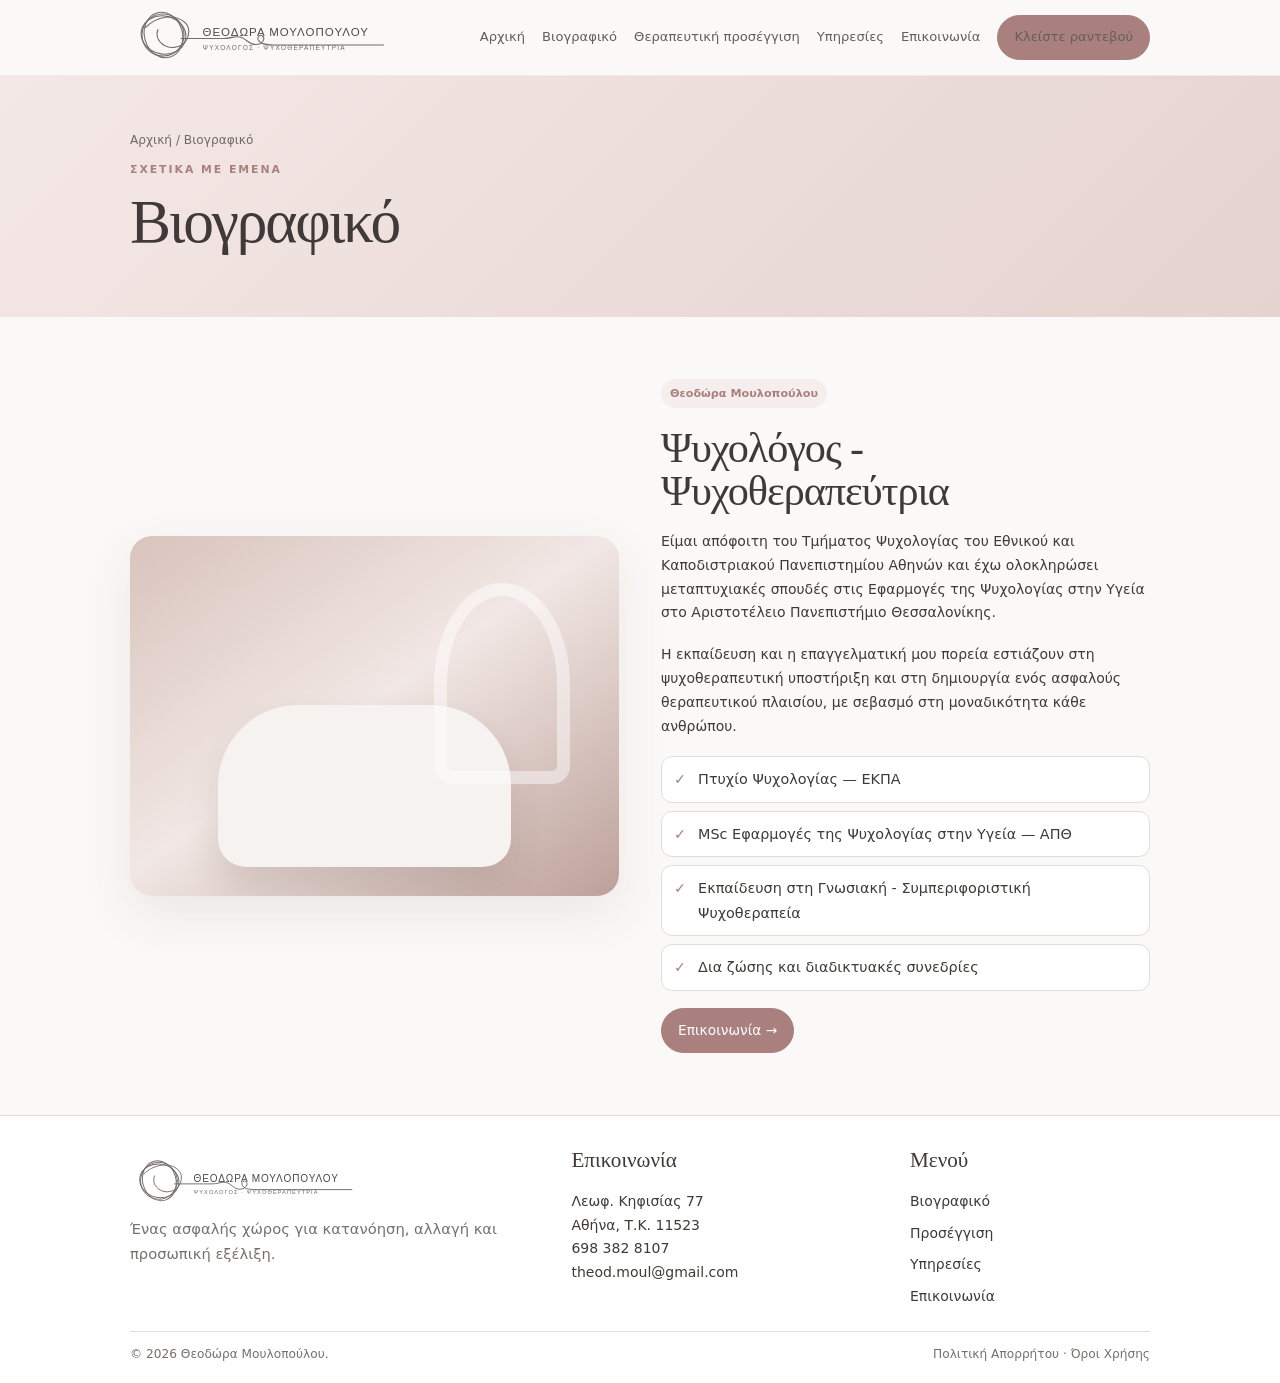
==== about.html @ 5b6113cf "Uploaded Site" ====
<!doctype html><html lang="el"><head><meta charset="utf-8"><meta name="viewport" content="width=device-width,initial-scale=1"><title>Βιογραφικό | Θεοδώρα Μουλοπούλου, Ψυχολόγος Αθήνα</title><link rel="stylesheet" href="style.css"><meta name="description" content="Βιογραφικό της Θεοδώρας Μουλοπούλου, Ψυχολόγου - Ψυχοθεραπεύτριας στην Αθήνα. Σπουδές Ψυχολογίας ΕΚΠΑ και MSc Εφαρμογές της Ψυχολογίας στην Υγεία.">
<meta name="robots" content="index, follow">
<link rel="canonical" href="https://www.theodmoul.com/about.html">
<meta property="og:type" content="website">
<meta property="og:locale" content="el_GR">
<meta property="og:site_name" content="Θεοδώρα Μουλοπούλου | Ψυχολόγος - Ψυχοθεραπεύτρια">
<meta property="og:title" content="Βιογραφικό | Θεοδώρα Μουλοπούλου, Ψυχολόγος Αθήνα">
<meta property="og:description" content="Βιογραφικό της Θεοδώρας Μουλοπούλου, Ψυχολόγου - Ψυχοθεραπεύτριας στην Αθήνα. Σπουδές Ψυχολογίας ΕΚΠΑ και MSc Εφαρμογές της Ψυχολογίας στην Υγεία.">
<meta property="og:url" content="https://www.theodmoul.com/about.html">
<meta name="twitter:card" content="summary">
<meta name="twitter:title" content="Βιογραφικό | Θεοδώρα Μουλοπούλου, Ψυχολόγος Αθήνα">
<meta name="twitter:description" content="Βιογραφικό της Θεοδώρας Μουλοπούλου, Ψυχολόγου - Ψυχοθεραπεύτριας στην Αθήνα. Σπουδές Ψυχολογίας ΕΚΠΑ και MSc Εφαρμογές της Ψυχολογίας στην Υγεία.">
<script type="application/ld+json">
{
  "@context": "https://schema.org",
  "@type": "Psychologist",
  "name": "Θεοδώρα Μουλοπούλου",
  "url": "https://www.theodmoul.com/",
  "telephone": "+306983828107",
  "email": "theod.moul@gmail.com",
  "address": {
    "@type": "PostalAddress",
    "streetAddress": "Λεωφ. Κηφισίας 77",
    "addressLocality": "Αθήνα",
    "postalCode": "11523",
    "addressCountry": "GR"
  }
}
</script></head><body>
<header class="header"><div class="container nav">
<a class="brand" href="index.html"><img src="assets/logo.svg" alt="Θεοδώρα Μουλοπούλου"></a>
<input class="menu-check" id="menu-check" type="checkbox">
<label class="menu-label" for="menu-check" aria-label="Μενού"><span></span><span></span><span></span></label>
<nav class="nav-links">
<a href="index.html">Αρχική</a>
<a href="about.html">Βιογραφικό</a>
<a href="approach.html">Θεραπευτική προσέγγιση</a>
<a href="services.html">Υπηρεσίες</a>
<a href="contact.html">Επικοινωνία</a>
<a class="btn" href="contact.html">Κλείστε ραντεβού</a>
</nav></div></header>

<section class="page-hero"><div class="container"><div class="crumb">Αρχική / Βιογραφικό</div><div class="eyebrow">Σχετικά με εμένα</div><h1>Βιογραφικό</h1></div></section>
<main class="section"><div class="container editorial">
<div class="visual-panel"></div>
<div><span class="tag">Θεοδώρα Μουλοπούλου</span><h2 style="margin-top:18px">Ψυχολόγος - Ψυχοθεραπεύτρια</h2>
<p>Είμαι απόφοιτη του Τμήματος Ψυχολογίας του Εθνικού και Καποδιστριακού Πανεπιστημίου Αθηνών και έχω ολοκληρώσει μεταπτυχιακές σπουδές στις Εφαρμογές της Ψυχολογίας στην Υγεία στο Αριστοτέλειο Πανεπιστήμιο Θεσσαλονίκης.</p>
<p>Η εκπαίδευση και η επαγγελματική μου πορεία εστιάζουν στη ψυχοθεραπευτική υποστήριξη και στη δημιουργία ενός ασφαλούς θεραπευτικού πλαισίου, με σεβασμό στη μοναδικότητα κάθε ανθρώπου.</p>
<div class="checks"><div class="check">Πτυχίο Ψυχολογίας — ΕΚΠΑ</div><div class="check">MSc Εφαρμογές της Ψυχολογίας στην Υγεία — ΑΠΘ</div><div class="check">Εκπαίδευση στη Γνωσιακή - Συμπεριφοριστική Ψυχοθεραπεία</div><div class="check">Δια ζώσης και διαδικτυακές συνεδρίες</div></div>
<a class="btn" href="contact.html">Επικοινωνία →</a></div></div></main>
<footer><div class="container">
<div class="footer-grid">
<div><img class="footer-logo" src="assets/logo.svg" alt=""><p class="kicker">Ένας ασφαλής χώρος για κατανόηση, αλλαγή και προσωπική εξέλιξη.</p></div>
<div><h3>Επικοινωνία</h3><p>Λεωφ. Κηφισίας 77<br>Αθήνα, Τ.Κ. 11523<br>698 382 8107<br>theod.moul@gmail.com</p></div>
<div><h3>Μενού</h3><div class="footer-links"><a href="about.html">Βιογραφικό</a><a href="approach.html">Προσέγγιση</a><a href="services.html">Υπηρεσίες</a><a href="contact.html">Επικοινωνία</a></div></div>
</div>
<div class="footer-bottom"><span>© <span data-year></span> Θεοδώρα Μουλοπούλου.</span><span>Πολιτική Απορρήτου · Όροι Χρήσης</span></div>
</div></footer><script src="script.js"></script>
</body></html>
---- style.css ----
:root{
  --rose:#c5aaa7;--rose-dark:#a9807d;--rose-soft:#eadbd8;--rose-pale:#f6eeec;
  --cream:#fbf9f7;--white:#fff;--ink:#3f3a38;--muted:#77706d;--line:#e4ddda;
  --soft-gray:#f3f2f0;--max:1180px;--radius:28px;--shadow:0 18px 50px rgba(86,64,59,.10)
}
*{box-sizing:border-box} html{scroll-behavior:smooth}
body{margin:0;background:var(--cream);color:var(--ink);font-family:Inter,ui-sans-serif,system-ui,-apple-system,BlinkMacSystemFont,"Segoe UI",sans-serif;line-height:1.7}
a{text-decoration:none;color:inherit} img{max-width:100%;display:block} button,input,textarea,select{font:inherit}
.container{width:min(var(--max),calc(100% - 42px));margin:auto}
h1,h2,h3{font-family:"Cormorant Garamond",Georgia,serif;font-weight:500;line-height:1.02;margin:0 0 18px}
h1{font-size:clamp(3.6rem,8vw,7.7rem);letter-spacing:-.035em}
h2{font-size:clamp(2.6rem,5vw,4.7rem);letter-spacing:-.025em}
h3{font-size:1.8rem} p{margin:0 0 18px}
.eyebrow{font-size:.76rem;text-transform:uppercase;letter-spacing:.18em;color:var(--rose-dark);font-weight:800;margin-bottom:16px}
.lead{font-size:1.15rem;color:#5f5855;max-width:680px}
.btn{display:inline-flex;align-items:center;justify-content:center;gap:9px;padding:14px 22px;border-radius:999px;background:var(--rose-dark);color:white;border:1px solid var(--rose-dark);transition:.25s ease}
.btn:hover{transform:translateY(-2px);background:#966f6d}
.btn.ghost{background:transparent;color:var(--ink);border-color:#bdb4b0}.btn.ghost:hover{background:white}
.section{padding:105px 0}.section-sm{padding:70px 0}
.kicker{font-size:.92rem;color:var(--muted)}
.tag{display:inline-flex;padding:7px 11px;border-radius:999px;background:var(--rose-pale);color:var(--rose-dark);font-size:.78rem;font-weight:750}

/* header */
.header{position:sticky;top:0;z-index:50;background:rgba(251,249,247,.88);backdrop-filter:blur(14px);border-bottom:1px solid rgba(197,170,167,.18)}
.nav{min-height:88px;display:flex;align-items:center;justify-content:space-between;gap:26px}
.brand img{width:360px;max-width:48vw}
.nav-links{display:flex;align-items:center;gap:25px}.nav-links a{font-size:.92rem;color:#655e5b}
.nav-links a:hover,.nav-links a.active{color:var(--rose-dark)}
.menu-check{display:none}.menu-label{display:none}

/* home hero */
.hero{background:linear-gradient(125deg,#f4e8e6 0%,#fbf8f6 54%,#eadad7 100%);overflow:hidden}
.hero-wrap{display:grid;grid-template-columns:1.06fr .94fr;min-height:760px}
.hero-copy{padding:105px 7vw 95px max(4vw,24px);display:flex;flex-direction:column;justify-content:center}
.hero-copy h1 span{display:block;color:var(--rose-dark);font-style:italic}
.hero-actions{display:flex;gap:12px;flex-wrap:wrap;margin-top:18px}
.hero-note{margin-top:54px;padding-top:22px;border-top:1px solid rgba(93,83,78,.18);font-size:.78rem;letter-spacing:.15em;color:#776d68}
.hero-art{position:relative;min-height:650px}
.blob{position:absolute;inset:8% 4% 7% 3%;border-radius:52% 48% 45% 55% / 42% 46% 54% 58%;background:linear-gradient(160deg,#dec8c3,#f1e6e3);box-shadow:var(--shadow)}
.room{position:absolute;inset:18% 10% 12% 14%;border-radius:46% 54% 42% 58% / 54% 48% 52% 46%;background:linear-gradient(180deg,#f5efeb 0 56%,#c7ada7 57% 100%);overflow:hidden}
.room:before{content:"";position:absolute;width:44%;height:47%;right:12%;bottom:15%;background:#dfd2ce;border-radius:50px 50px 22px 22px;box-shadow:inset 0 0 0 16px rgba(255,255,255,.22)}
.room:after{content:"";position:absolute;width:95px;height:95px;left:14%;bottom:23%;border:14px solid rgba(255,255,255,.54);border-radius:50%}
.quote-card{position:absolute;right:5%;top:15%;width:260px;background:rgba(255,255,255,.78);backdrop-filter:blur(8px);padding:24px;border-radius:20px;box-shadow:var(--shadow);font-family:Georgia,serif;font-style:italic;color:#695e5a}

/* intro */
.intro-grid{display:grid;grid-template-columns:.86fr 1.14fr;gap:80px;align-items:start}
.big-number{font-family:Georgia,serif;font-size:6rem;line-height:.85;color:var(--rose)}
.intro-copy{font-size:1.28rem;max-width:760px}

/* cards */
.cards-3{display:grid;grid-template-columns:repeat(3,1fr);gap:22px}
.modern-card{background:white;border:1px solid rgba(197,170,167,.23);padding:32px;border-radius:var(--radius);box-shadow:0 10px 25px rgba(80,64,60,.04);transition:.25s ease}
.modern-card:hover{transform:translateY(-5px);box-shadow:var(--shadow)}
.card-index{font-family:Georgia,serif;font-size:3.4rem;color:#d4bfbb;line-height:1;margin-bottom:28px}
.card-link{display:inline-flex;margin-top:10px;color:var(--rose-dark);font-weight:750}

/* image-like editorial sections */
.editorial{display:grid;grid-template-columns:1fr 1fr;gap:70px;align-items:center}
.visual-panel{min-height:560px;border-radius:34px;background:linear-gradient(145deg,#d9c3bd,#f1e7e4 48%,#bda19a);position:relative;overflow:hidden;box-shadow:var(--shadow)}
.visual-panel::before{content:"";position:absolute;width:60%;height:45%;left:18%;bottom:8%;background:#f6f2ef;border-radius:80px 80px 28px 28px;box-shadow:0 20px 35px rgba(65,49,44,.12)}
.visual-panel::after{content:"";position:absolute;width:150px;height:230px;right:10%;top:13%;border:18px solid rgba(255,255,255,.45);border-radius:50% 50% 18px 18px}
.checks{display:grid;gap:13px;margin:28px 0}
.check{padding:16px 18px;border-radius:16px;background:white;border:1px solid var(--line);display:flex;gap:12px}
.check:before{content:"✓";color:var(--rose-dark);font-weight:800}

/* horizontal feature */
.band{background:var(--rose);color:#fff;padding:68px 0}.band-grid{display:grid;grid-template-columns:1fr 1fr;gap:55px;align-items:center}
.band h2{color:#fff}.band .btn{background:#fff;border-color:#fff;color:var(--ink)}

/* page hero */
.page-hero{padding:90px 0 78px;background:linear-gradient(135deg,#f4e8e6,#e5d3cf)}
.page-hero h1{font-size:clamp(3.4rem,7vw,6.7rem)}.crumb{font-size:.85rem;color:#716966;margin-bottom:16px}

/* article typography */
.article-wrap{display:grid;grid-template-columns:minmax(0,1fr) 330px;gap:70px}
.prose{max-width:800px}.prose h2{font-size:2.7rem;margin-top:48px}.prose h3{margin-top:32px}
.prose blockquote{margin:34px 0;padding:24px 28px;background:var(--rose-pale);border-left:3px solid var(--rose-dark);font-family:Georgia,serif;font-size:1.3rem}
.side{position:sticky;top:120px;height:max-content;background:white;border:1px solid var(--line);border-radius:24px;padding:26px}
.side a{display:block;padding:11px 0;border-bottom:1px solid var(--line);color:#6b625e}

/* service list */
.service-stack{display:grid;gap:24px}
.service-row{display:grid;grid-template-columns:110px 1fr;gap:30px;background:#fff;padding:35px;border-radius:28px;border:1px solid var(--line)}
.service-row .num{font-family:Georgia,serif;font-size:4.8rem;line-height:.8;color:#ceb8b4}

/* contact */
.contact-grid{display:grid;grid-template-columns:.84fr 1.16fr;gap:60px}
.info-card{background:var(--rose-pale);padding:34px;border-radius:30px}
.info-line{padding:15px 0;border-bottom:1px solid rgba(169,128,125,.18)}
form{display:grid;gap:16px}.field label{display:block;font-size:.86rem;color:#6d6561;margin-bottom:7px}
.field input,.field textarea,.field select{width:100%;border:1px solid var(--line);background:white;border-radius:15px;padding:14px 15px;outline:none}
.field input:focus,.field textarea:focus,.field select:focus{border-color:var(--rose-dark);box-shadow:0 0 0 3px rgba(169,128,125,.11)}
textarea{min-height:160px;resize:vertical}.note{font-size:.8rem;color:var(--muted)}

/* footer */
footer{background:#fff;border-top:1px solid var(--line);padding:55px 0 25px}
.footer-grid{display:grid;grid-template-columns:1.2fr .9fr .7fr;gap:50px}.footer-logo{width:320px}
.footer-links{display:grid;gap:8px}.footer-bottom{margin-top:38px;padding-top:18px;border-top:1px solid var(--line);display:flex;justify-content:space-between;gap:20px;color:var(--muted);font-size:.83rem}

/* mobile */
@media(max-width:900px){
 .container{width:min(100% - 28px,var(--max))}.nav{min-height:76px}.brand img{width:245px;max-width:72vw}
 .menu-label{display:block;cursor:pointer;padding:9px}.menu-label span{display:block;width:27px;height:1.5px;background:var(--ink);margin:6px 0;transition:.2s}
 .nav-links{display:none;position:fixed;inset:76px 0 auto 0;background:rgba(251,249,247,.98);padding:22px 20px;border-bottom:1px solid var(--line);flex-direction:column;align-items:stretch;gap:4px}
 #menu-check:checked ~ .nav-links{display:flex}.nav-links a{padding:10px 2px}.nav-links .btn{margin-top:8px}
 .hero-wrap{grid-template-columns:1fr;min-height:auto}.hero-copy{padding:68px 24px 54px}.hero-art{min-height:460px}
 .quote-card{width:210px;right:4%;top:9%;font-size:.92rem}
 .section{padding:72px 0}.intro-grid,.editorial,.band-grid,.article-wrap,.contact-grid,.footer-grid{grid-template-columns:1fr;gap:38px}
 .cards-3{grid-template-columns:1fr}.visual-panel{min-height:430px}.side{position:static}
 .service-row{grid-template-columns:70px 1fr;padding:25px 20px}.service-row .num{font-size:3.5rem}
 .footer-bottom{flex-direction:column}
}
@media(max-width:520px){
 h1{font-size:clamp(3.4rem,17vw,5.6rem)}.hero-actions .btn{width:100%}.hero-note{line-height:2}
 .page-hero{padding:62px 0}.service-row{grid-template-columns:1fr}.service-row .num{font-size:2.7rem}
}


/* ===== Compact refinement pass ===== */
:root{
  --max:1100px;
  --radius:22px;
}
.container{width:min(var(--max),calc(100% - 36px))}
body{font-size:15px}
h1{font-size:clamp(3rem,6.2vw,5.8rem)}
h2{font-size:clamp(2.2rem,4vw,3.8rem)}
h3{font-size:1.55rem}
.lead{font-size:1.03rem;max-width:640px}
.section{padding:82px 0}
.section-sm{padding:54px 0}
.nav{min-height:78px}
.brand img{width:320px;max-width:44vw}
.nav-links{gap:21px}
.nav-links a{font-size:.88rem}
.btn{padding:12px 19px;font-size:.93rem}

.hero-wrap{min-height:640px}
.hero-copy{padding:82px 6vw 76px max(4vw,24px)}
.hero-note{margin-top:40px;padding-top:18px}
.hero-art{min-height:560px}
.quote-card{width:225px;padding:20px;font-size:.94rem}
.blob{inset:10% 7% 10% 5%}
.room{inset:20% 13% 15% 17%}

.intro-grid{gap:60px}
.big-number{font-size:4.8rem}
.intro-copy{font-size:1.13rem}

.cards-3{gap:18px}
.modern-card{padding:26px;border-radius:22px}
.card-index{font-size:2.8rem;margin-bottom:20px}

.editorial{gap:55px}
.visual-panel{min-height:450px;border-radius:28px}
.checks{gap:10px;margin:22px 0}
.check{padding:13px 15px;border-radius:14px}

.band{padding:54px 0}
.band-grid{gap:42px}

.page-hero{padding:72px 0 62px}
.page-hero h1{font-size:clamp(3rem,5.8vw,5.4rem)}

.article-wrap{gap:52px}
.prose{max-width:760px}
.prose h2{font-size:2.3rem;margin-top:38px}
.prose h3{margin-top:26px}
.prose blockquote{margin:28px 0;padding:20px 24px;font-size:1.16rem}
.side{top:105px;padding:22px;border-radius:20px}

.service-stack{gap:18px}
.service-row{grid-template-columns:90px 1fr;gap:24px;padding:28px;border-radius:22px}
.service-row .num{font-size:3.8rem}

.contact-grid{gap:48px}
.info-card{padding:28px;border-radius:24px}
.info-line{padding:12px 0}
.field input,.field textarea,.field select{padding:12px 14px;border-radius:13px}
textarea{min-height:135px}

footer{padding:44px 0 22px}
.footer-grid{gap:38px}
.footer-logo{width:285px}
.footer-bottom{margin-top:28px;padding-top:15px}

@media(max-width:900px){
  .container{width:min(100% - 24px,var(--max))}
  .nav{min-height:70px}
  .brand img{width:220px;max-width:70vw}
  .nav-links{inset:70px 0 auto 0}
  .hero-copy{padding:54px 20px 44px}
  .hero-art{min-height:390px}
  .section{padding:58px 0}
  .intro-grid,.editorial,.band-grid,.article-wrap,.contact-grid,.footer-grid{gap:30px}
  .visual-panel{min-height:350px}
  .modern-card{padding:22px}
  .service-row{padding:22px 18px}
}
@media(max-width:520px){
  body{font-size:14.5px}
  h1{font-size:clamp(2.8rem,14vw,4.6rem)}
  h2{font-size:clamp(2rem,9vw,3rem)}
  h3{font-size:1.35rem}
  .lead{font-size:.98rem}
  .hero-art{min-height:340px}
  .quote-card{width:185px;padding:16px;font-size:.84rem}
  .big-number{font-size:4rem}
  .visual-panel{min-height:315px}
}


/* ===== Extra compact refinement pass ===== */
:root{--max:1020px;--radius:18px}
body{font-size:14px}
.container{width:min(var(--max),calc(100% - 32px))}
h1{font-size:clamp(2.45rem,5vw,4.5rem)}
h2{font-size:clamp(1.9rem,3.3vw,3rem)}
h3{font-size:1.32rem}
.lead{font-size:.95rem;max-width:590px}
.eyebrow{font-size:.68rem;margin-bottom:11px}
.section{padding:62px 0}
.section-sm{padding:42px 0}
.btn{padding:10px 16px;font-size:.86rem}
.tag{padding:5px 9px;font-size:.7rem}

.nav{min-height:68px}
.brand img{width:280px;max-width:40vw}
.nav-links{gap:17px}
.nav-links a{font-size:.82rem}

.hero-wrap{min-height:520px}
.hero-copy{padding:62px 5vw 58px max(4vw,22px)}
.hero-actions{margin-top:13px}
.hero-note{margin-top:30px;padding-top:14px;font-size:.69rem}
.hero-art{min-height:455px}
.quote-card{width:190px;padding:16px;font-size:.84rem;border-radius:16px}
.blob{inset:12% 9% 12% 7%}
.room{inset:22% 15% 17% 19%}

.intro-grid{gap:44px}
.big-number{font-size:3.8rem}
.intro-copy{font-size:1rem}

.cards-3{gap:15px}
.modern-card{padding:21px;border-radius:18px}
.card-index{font-size:2.2rem;margin-bottom:15px}
.card-link{font-size:.86rem}

.editorial{gap:42px}
.visual-panel{min-height:360px;border-radius:22px}
.visual-panel::after{width:110px;height:175px;border-width:13px}
.checks{gap:8px;margin:17px 0}
.check{padding:10px 12px;border-radius:11px;font-size:.9rem}

.band{padding:42px 0}
.band-grid{gap:32px}

.page-hero{padding:54px 0 46px}
.page-hero h1{font-size:clamp(2.5rem,4.8vw,4.2rem)}
.crumb{font-size:.76rem;margin-bottom:10px}

.article-wrap{gap:40px;grid-template-columns:minmax(0,1fr) 270px}
.prose{max-width:700px}
.prose h2{font-size:1.95rem;margin-top:30px}
.prose h3{margin-top:22px}
.prose blockquote{margin:22px 0;padding:16px 19px;font-size:1.04rem}
.side{top:90px;padding:18px;border-radius:17px}
.side a{padding:8px 0;font-size:.86rem}

.service-stack{gap:14px}
.service-row{grid-template-columns:72px 1fr;gap:19px;padding:22px;border-radius:18px}
.service-row .num{font-size:3rem}

.contact-grid{gap:38px}
.info-card{padding:22px;border-radius:20px}
.info-line{padding:9px 0}
form{gap:12px}
.field label{font-size:.8rem;margin-bottom:5px}
.field input,.field textarea,.field select{padding:10px 12px;border-radius:11px}
textarea{min-height:110px}

footer{padding:34px 0 18px}
.footer-grid{gap:30px}
.footer-logo{width:245px}
.footer-bottom{margin-top:22px;padding-top:12px;font-size:.76rem}

@media(max-width:900px){
  .container{width:min(100% - 22px,var(--max))}
  .nav{min-height:62px}
  .brand img{width:195px;max-width:68vw}
  .nav-links{inset:62px 0 auto 0;padding:16px 17px}
  .nav-links a{padding:7px 2px}
  .hero-copy{padding:42px 18px 34px}
  .hero-art{min-height:310px}
  .section{padding:46px 0}
  .intro-grid,.editorial,.band-grid,.article-wrap,.contact-grid,.footer-grid{gap:24px}
  .visual-panel{min-height:275px}
  .modern-card{padding:18px}
  .service-row{padding:18px 15px}
}
@media(max-width:520px){
  body{font-size:13.5px}
  h1{font-size:clamp(2.35rem,12vw,3.7rem)}
  h2{font-size:clamp(1.75rem,7.7vw,2.5rem)}
  h3{font-size:1.22rem}
  .lead{font-size:.91rem}
  .hero-art{min-height:275px}
  .quote-card{width:160px;padding:13px;font-size:.76rem}
  .big-number{font-size:3.2rem}
  .visual-panel{min-height:245px}
  .service-row{grid-template-columns:1fr}
  .service-row .num{font-size:2.25rem}
}


/* ===== Desktop hero grid alignment ===== */
/* Keep the hero background/art full-width, while aligning
   the left text with the site's main centered content grid. */
@media (min-width:901px){
  .hero-copy{
    padding-left:max(calc((100vw - var(--max))/2), 18px);
    padding-right:clamp(28px,4vw,64px);
  }
}


/* ===== Align both hero columns to site grid ===== */
/* Full-width hero background, but both text and artwork follow
   the same centered content width as the rest of the website. */
@media (min-width:901px){
  .hero-wrap{
    width:min(var(--max), calc(100% - 32px));
    margin:0 auto;
    grid-template-columns:1fr 1fr;
  }

  .hero-copy{
    padding-left:0;
    padding-right:clamp(28px,3vw,48px);
  }

  .hero-art{
    width:100%;
  }

  .blob{
    inset:12% 0 12% 5%;
  }

  .room{
    inset:22% 7% 17% 14%;
  }

  .quote-card{
    right:0;
  }
}
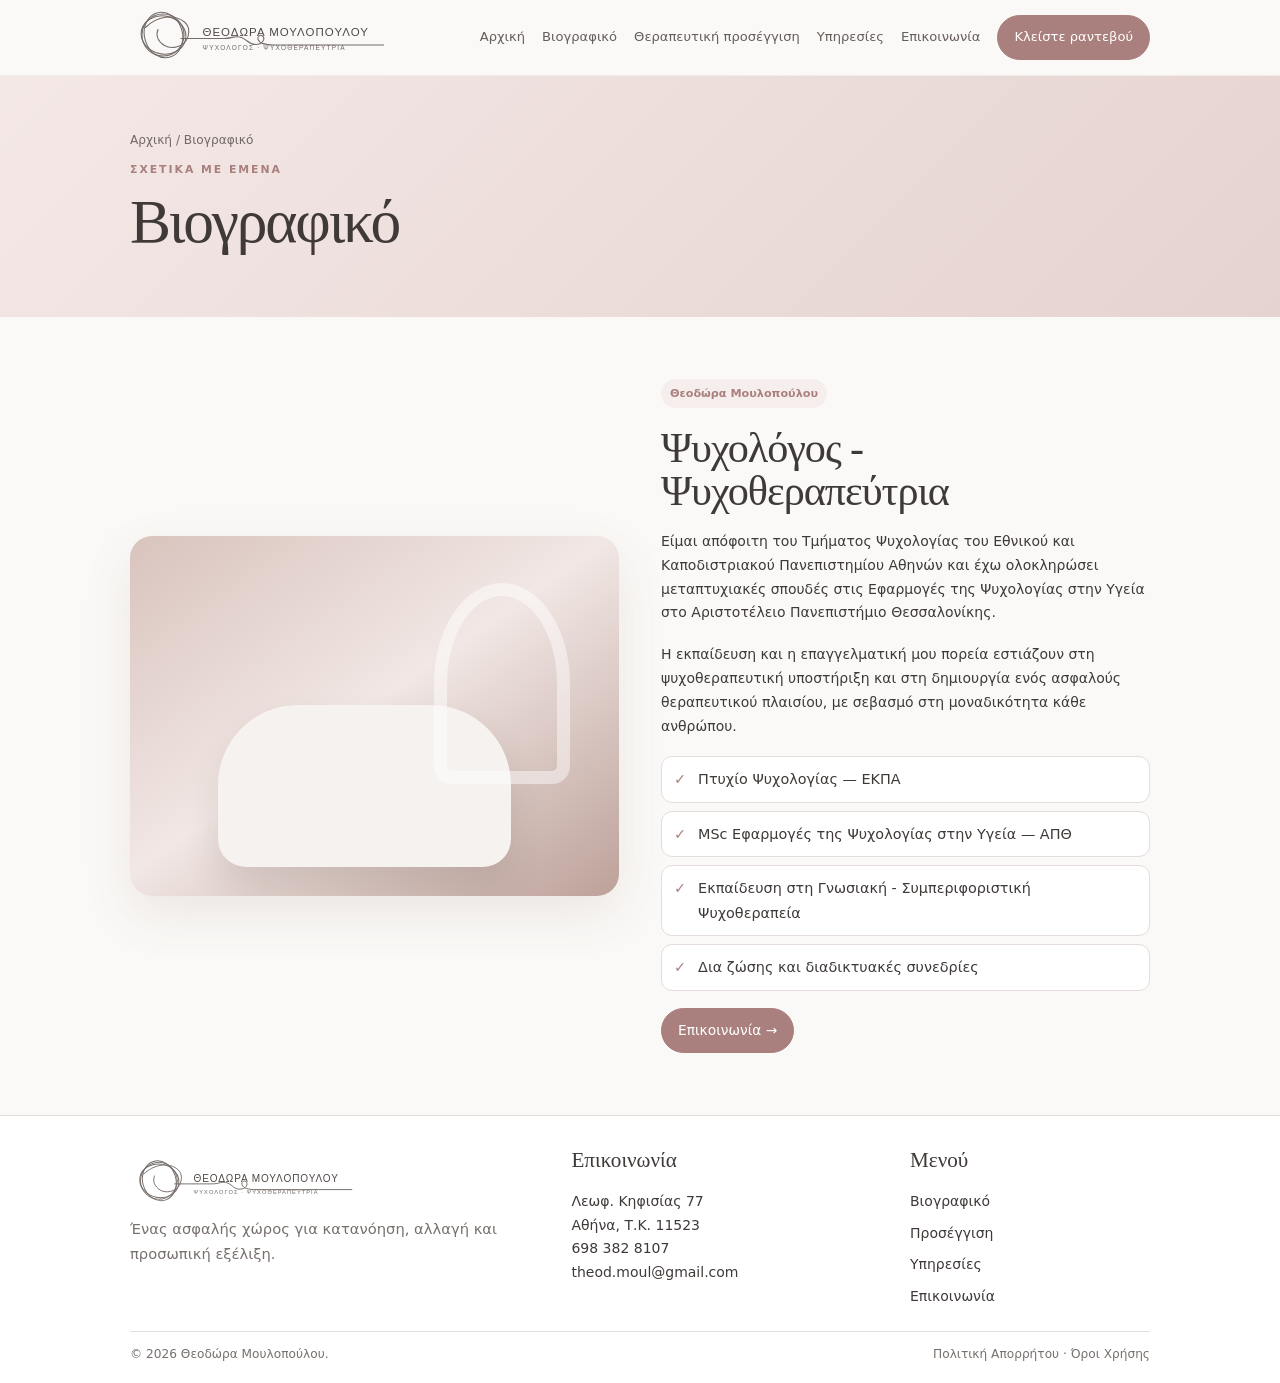
==== commit ad5a25cc: "web3forms integration and format code" ====
--- a/about.html
+++ b/about.html
@@ -1,59 +1,154 @@
-<!doctype html><html lang="el"><head><meta charset="utf-8"><meta name="viewport" content="width=device-width,initial-scale=1"><title>Βιογραφικό | Θεοδώρα Μουλοπούλου, Ψυχολόγος Αθήνα</title><link rel="stylesheet" href="style.css"><meta name="description" content="Βιογραφικό της Θεοδώρας Μουλοπούλου, Ψυχολόγου - Ψυχοθεραπεύτριας στην Αθήνα. Σπουδές Ψυχολογίας ΕΚΠΑ και MSc Εφαρμογές της Ψυχολογίας στην Υγεία.">
-<meta name="robots" content="index, follow">
-<link rel="canonical" href="https://www.theodmoul.com/about.html">
-<meta property="og:type" content="website">
-<meta property="og:locale" content="el_GR">
-<meta property="og:site_name" content="Θεοδώρα Μουλοπούλου | Ψυχολόγος - Ψυχοθεραπεύτρια">
-<meta property="og:title" content="Βιογραφικό | Θεοδώρα Μουλοπούλου, Ψυχολόγος Αθήνα">
-<meta property="og:description" content="Βιογραφικό της Θεοδώρας Μουλοπούλου, Ψυχολόγου - Ψυχοθεραπεύτριας στην Αθήνα. Σπουδές Ψυχολογίας ΕΚΠΑ και MSc Εφαρμογές της Ψυχολογίας στην Υγεία.">
-<meta property="og:url" content="https://www.theodmoul.com/about.html">
-<meta name="twitter:card" content="summary">
-<meta name="twitter:title" content="Βιογραφικό | Θεοδώρα Μουλοπούλου, Ψυχολόγος Αθήνα">
-<meta name="twitter:description" content="Βιογραφικό της Θεοδώρας Μουλοπούλου, Ψυχολόγου - Ψυχοθεραπεύτριας στην Αθήνα. Σπουδές Ψυχολογίας ΕΚΠΑ και MSc Εφαρμογές της Ψυχολογίας στην Υγεία.">
-<script type="application/ld+json">
-{
-  "@context": "https://schema.org",
-  "@type": "Psychologist",
-  "name": "Θεοδώρα Μουλοπούλου",
-  "url": "https://www.theodmoul.com/",
-  "telephone": "+306983828107",
-  "email": "theod.moul@gmail.com",
-  "address": {
-    "@type": "PostalAddress",
-    "streetAddress": "Λεωφ. Κηφισίας 77",
-    "addressLocality": "Αθήνα",
-    "postalCode": "11523",
-    "addressCountry": "GR"
-  }
-}
-</script></head><body>
-<header class="header"><div class="container nav">
-<a class="brand" href="index.html"><img src="assets/logo.svg" alt="Θεοδώρα Μουλοπούλου"></a>
-<input class="menu-check" id="menu-check" type="checkbox">
-<label class="menu-label" for="menu-check" aria-label="Μενού"><span></span><span></span><span></span></label>
-<nav class="nav-links">
-<a href="index.html">Αρχική</a>
-<a href="about.html">Βιογραφικό</a>
-<a href="approach.html">Θεραπευτική προσέγγιση</a>
-<a href="services.html">Υπηρεσίες</a>
-<a href="contact.html">Επικοινωνία</a>
-<a class="btn" href="contact.html">Κλείστε ραντεβού</a>
-</nav></div></header>
+<!doctype html>
+<html lang="el">
+  <head>
+    <meta charset="utf-8" />
+    <meta name="viewport" content="width=device-width,initial-scale=1" />
+    <title>Βιογραφικό | Θεοδώρα Μουλοπούλου, Ψυχολόγος Αθήνα</title>
+    <link rel="stylesheet" href="style.css" />
+    <meta
+      name="description"
+      content="Βιογραφικό της Θεοδώρας Μουλοπούλου, Ψυχολόγου - Ψυχοθεραπεύτριας στην Αθήνα. Σπουδές Ψυχολογίας ΕΚΠΑ και MSc Εφαρμογές της Ψυχολογίας στην Υγεία."
+    />
+    <meta name="robots" content="index, follow" />
+    <link
+      rel="canonical"
+      href="https://sotiriosmoustogiannis.github.io/theodoraSite/about.html"
+    />
+    <meta property="og:type" content="website" />
+    <meta property="og:locale" content="el_GR" />
+    <meta
+      property="og:site_name"
+      content="Θεοδώρα Μουλοπούλου | Ψυχολόγος - Ψυχοθεραπεύτρια"
+    />
+    <meta
+      property="og:title"
+      content="Βιογραφικό | Θεοδώρα Μουλοπούλου, Ψυχολόγος Αθήνα"
+    />
+    <meta
+      property="og:description"
+      content="Βιογραφικό της Θεοδώρας Μουλοπούλου, Ψυχολόγου - Ψυχοθεραπεύτριας στην Αθήνα. Σπουδές Ψυχολογίας ΕΚΠΑ και MSc Εφαρμογές της Ψυχολογίας στην Υγεία."
+    />
+    <meta
+      property="og:url"
+      content="https://sotiriosmoustogiannis.github.io/theodoraSite/about.html"
+    />
+    <meta name="twitter:card" content="summary" />
+    <meta
+      name="twitter:title"
+      content="Βιογραφικό | Θεοδώρα Μουλοπούλου, Ψυχολόγος Αθήνα"
+    />
+    <meta
+      name="twitter:description"
+      content="Βιογραφικό της Θεοδώρας Μουλοπούλου, Ψυχολόγου - Ψυχοθεραπεύτριας στην Αθήνα. Σπουδές Ψυχολογίας ΕΚΠΑ και MSc Εφαρμογές της Ψυχολογίας στην Υγεία."
+    />
+    <script type="application/ld+json">
+      {
+        "@context": "https://schema.org",
+        "@type": "Psychologist",
+        "name": "Θεοδώρα Μουλοπούλου",
+        "url": "https://sotiriosmoustogiannis.github.io/theodoraSite/",
+        "telephone": "+306983828107",
+        "email": "theod.moul@gmail.com",
+        "address": {
+          "@type": "PostalAddress",
+          "streetAddress": "Λεωφ. Κηφισίας 77",
+          "addressLocality": "Αθήνα",
+          "postalCode": "11523",
+          "addressCountry": "GR"
+        }
+      }
+    </script>
+  </head>
+  <body>
+    <header class="header">
+      <div class="container nav">
+        <a class="brand" href="index.html"
+          ><img src="assets/logo.svg" alt="Θεοδώρα Μουλοπούλου"
+        /></a>
+        <input class="menu-check" id="menu-check" type="checkbox" />
+        <label class="menu-label" for="menu-check" aria-label="Μενού"
+          ><span></span><span></span><span></span
+        ></label>
+        <nav class="nav-links">
+          <a href="index.html">Αρχική</a>
+          <a href="about.html">Βιογραφικό</a>
+          <a href="approach.html">Θεραπευτική προσέγγιση</a>
+          <a href="services.html">Υπηρεσίες</a>
+          <a href="contact.html">Επικοινωνία</a>
+          <a class="btn" href="contact.html">Κλείστε ραντεβού</a>
+        </nav>
+      </div>
+    </header>
 
-<section class="page-hero"><div class="container"><div class="crumb">Αρχική / Βιογραφικό</div><div class="eyebrow">Σχετικά με εμένα</div><h1>Βιογραφικό</h1></div></section>
-<main class="section"><div class="container editorial">
-<div class="visual-panel"></div>
-<div><span class="tag">Θεοδώρα Μουλοπούλου</span><h2 style="margin-top:18px">Ψυχολόγος - Ψυχοθεραπεύτρια</h2>
-<p>Είμαι απόφοιτη του Τμήματος Ψυχολογίας του Εθνικού και Καποδιστριακού Πανεπιστημίου Αθηνών και έχω ολοκληρώσει μεταπτυχιακές σπουδές στις Εφαρμογές της Ψυχολογίας στην Υγεία στο Αριστοτέλειο Πανεπιστήμιο Θεσσαλονίκης.</p>
-<p>Η εκπαίδευση και η επαγγελματική μου πορεία εστιάζουν στη ψυχοθεραπευτική υποστήριξη και στη δημιουργία ενός ασφαλούς θεραπευτικού πλαισίου, με σεβασμό στη μοναδικότητα κάθε ανθρώπου.</p>
-<div class="checks"><div class="check">Πτυχίο Ψυχολογίας — ΕΚΠΑ</div><div class="check">MSc Εφαρμογές της Ψυχολογίας στην Υγεία — ΑΠΘ</div><div class="check">Εκπαίδευση στη Γνωσιακή - Συμπεριφοριστική Ψυχοθεραπεία</div><div class="check">Δια ζώσης και διαδικτυακές συνεδρίες</div></div>
-<a class="btn" href="contact.html">Επικοινωνία →</a></div></div></main>
-<footer><div class="container">
-<div class="footer-grid">
-<div><img class="footer-logo" src="assets/logo.svg" alt=""><p class="kicker">Ένας ασφαλής χώρος για κατανόηση, αλλαγή και προσωπική εξέλιξη.</p></div>
-<div><h3>Επικοινωνία</h3><p>Λεωφ. Κηφισίας 77<br>Αθήνα, Τ.Κ. 11523<br>698 382 8107<br>theod.moul@gmail.com</p></div>
-<div><h3>Μενού</h3><div class="footer-links"><a href="about.html">Βιογραφικό</a><a href="approach.html">Προσέγγιση</a><a href="services.html">Υπηρεσίες</a><a href="contact.html">Επικοινωνία</a></div></div>
-</div>
-<div class="footer-bottom"><span>© <span data-year></span> Θεοδώρα Μουλοπούλου.</span><span>Πολιτική Απορρήτου · Όροι Χρήσης</span></div>
-</div></footer><script src="script.js"></script>
-</body></html>+    <section class="page-hero">
+      <div class="container">
+        <div class="crumb">Αρχική / Βιογραφικό</div>
+        <div class="eyebrow">Σχετικά με εμένα</div>
+        <h1>Βιογραφικό</h1>
+      </div>
+    </section>
+    <main class="section">
+      <div class="container editorial">
+        <div class="visual-panel"></div>
+        <div>
+          <span class="tag">Θεοδώρα Μουλοπούλου</span>
+          <h2 style="margin-top: 18px">Ψυχολόγος - Ψυχοθεραπεύτρια</h2>
+          <p>
+            Είμαι απόφοιτη του Τμήματος Ψυχολογίας του Εθνικού και
+            Καποδιστριακού Πανεπιστημίου Αθηνών και έχω ολοκληρώσει
+            μεταπτυχιακές σπουδές στις Εφαρμογές της Ψυχολογίας στην Υγεία στο
+            Αριστοτέλειο Πανεπιστήμιο Θεσσαλονίκης.
+          </p>
+          <p>
+            Η εκπαίδευση και η επαγγελματική μου πορεία εστιάζουν στη
+            ψυχοθεραπευτική υποστήριξη και στη δημιουργία ενός ασφαλούς
+            θεραπευτικού πλαισίου, με σεβασμό στη μοναδικότητα κάθε ανθρώπου.
+          </p>
+          <div class="checks">
+            <div class="check">Πτυχίο Ψυχολογίας — ΕΚΠΑ</div>
+            <div class="check">
+              MSc Εφαρμογές της Ψυχολογίας στην Υγεία — ΑΠΘ
+            </div>
+            <div class="check">
+              Εκπαίδευση στη Γνωσιακή - Συμπεριφοριστική Ψυχοθεραπεία
+            </div>
+            <div class="check">Δια ζώσης και διαδικτυακές συνεδρίες</div>
+          </div>
+          <a class="btn" href="contact.html">Επικοινωνία →</a>
+        </div>
+      </div>
+    </main>
+    <footer>
+      <div class="container">
+        <div class="footer-grid">
+          <div>
+            <img class="footer-logo" src="assets/logo.svg" alt="" />
+            <p class="kicker">
+              Ένας ασφαλής χώρος για κατανόηση, αλλαγή και προσωπική εξέλιξη.
+            </p>
+          </div>
+          <div>
+            <h3>Επικοινωνία</h3>
+            <p>
+              Λεωφ. Κηφισίας 77<br />Αθήνα, Τ.Κ. 11523<br />698 382 8107<br />theod.moul@gmail.com
+            </p>
+          </div>
+          <div>
+            <h3>Μενού</h3>
+            <div class="footer-links">
+              <a href="about.html">Βιογραφικό</a
+              ><a href="approach.html">Προσέγγιση</a
+              ><a href="services.html">Υπηρεσίες</a
+              ><a href="contact.html">Επικοινωνία</a>
+            </div>
+          </div>
+        </div>
+        <div class="footer-bottom">
+          <span>© <span data-year></span> Θεοδώρα Μουλοπούλου.</span
+          ><span>Πολιτική Απορρήτου · Όροι Χρήσης</span>
+        </div>
+      </div>
+    </footer>
+    <script src="script.js"></script>
+  </body>
+</html>
--- a/style.css
+++ b/style.css
@@ -1,359 +1,1296 @@
-
-:root{
-  --rose:#c5aaa7;--rose-dark:#a9807d;--rose-soft:#eadbd8;--rose-pale:#f6eeec;
-  --cream:#fbf9f7;--white:#fff;--ink:#3f3a38;--muted:#77706d;--line:#e4ddda;
-  --soft-gray:#f3f2f0;--max:1180px;--radius:28px;--shadow:0 18px 50px rgba(86,64,59,.10)
-}
-*{box-sizing:border-box} html{scroll-behavior:smooth}
-body{margin:0;background:var(--cream);color:var(--ink);font-family:Inter,ui-sans-serif,system-ui,-apple-system,BlinkMacSystemFont,"Segoe UI",sans-serif;line-height:1.7}
-a{text-decoration:none;color:inherit} img{max-width:100%;display:block} button,input,textarea,select{font:inherit}
-.container{width:min(var(--max),calc(100% - 42px));margin:auto}
-h1,h2,h3{font-family:"Cormorant Garamond",Georgia,serif;font-weight:500;line-height:1.02;margin:0 0 18px}
-h1{font-size:clamp(3.6rem,8vw,7.7rem);letter-spacing:-.035em}
-h2{font-size:clamp(2.6rem,5vw,4.7rem);letter-spacing:-.025em}
-h3{font-size:1.8rem} p{margin:0 0 18px}
-.eyebrow{font-size:.76rem;text-transform:uppercase;letter-spacing:.18em;color:var(--rose-dark);font-weight:800;margin-bottom:16px}
-.lead{font-size:1.15rem;color:#5f5855;max-width:680px}
-.btn{display:inline-flex;align-items:center;justify-content:center;gap:9px;padding:14px 22px;border-radius:999px;background:var(--rose-dark);color:white;border:1px solid var(--rose-dark);transition:.25s ease}
-.btn:hover{transform:translateY(-2px);background:#966f6d}
-.btn.ghost{background:transparent;color:var(--ink);border-color:#bdb4b0}.btn.ghost:hover{background:white}
-.section{padding:105px 0}.section-sm{padding:70px 0}
-.kicker{font-size:.92rem;color:var(--muted)}
-.tag{display:inline-flex;padding:7px 11px;border-radius:999px;background:var(--rose-pale);color:var(--rose-dark);font-size:.78rem;font-weight:750}
+:root {
+  --rose: #c5aaa7;
+  --rose-dark: #a9807d;
+  --rose-soft: #eadbd8;
+  --rose-pale: #f6eeec;
+  --cream: #fbf9f7;
+  --white: #fff;
+  --ink: #3f3a38;
+  --muted: #77706d;
+  --line: #e4ddda;
+  --soft-gray: #f3f2f0;
+  --max: 1180px;
+  --radius: 28px;
+  --shadow: 0 18px 50px rgba(86, 64, 59, 0.1);
+}
+* {
+  box-sizing: border-box;
+}
+html {
+  scroll-behavior: smooth;
+}
+body {
+  margin: 0;
+  background: var(--cream);
+  color: var(--ink);
+  font-family:
+    Inter,
+    ui-sans-serif,
+    system-ui,
+    -apple-system,
+    BlinkMacSystemFont,
+    "Segoe UI",
+    sans-serif;
+  line-height: 1.7;
+}
+a {
+  text-decoration: none;
+  color: inherit;
+}
+img {
+  max-width: 100%;
+  display: block;
+}
+button,
+input,
+textarea,
+select {
+  font: inherit;
+}
+.container {
+  width: min(var(--max), calc(100% - 42px));
+  margin: auto;
+}
+h1,
+h2,
+h3 {
+  font-family: "Cormorant Garamond", Georgia, serif;
+  font-weight: 500;
+  line-height: 1.02;
+  margin: 0 0 18px;
+}
+h1 {
+  font-size: clamp(3.6rem, 8vw, 7.7rem);
+  letter-spacing: -0.035em;
+}
+h2 {
+  font-size: clamp(2.6rem, 5vw, 4.7rem);
+  letter-spacing: -0.025em;
+}
+h3 {
+  font-size: 1.8rem;
+}
+p {
+  margin: 0 0 18px;
+}
+.eyebrow {
+  font-size: 0.76rem;
+  text-transform: uppercase;
+  letter-spacing: 0.18em;
+  color: var(--rose-dark);
+  font-weight: 800;
+  margin-bottom: 16px;
+}
+.lead {
+  font-size: 1.15rem;
+  color: #5f5855;
+  max-width: 680px;
+}
+.btn {
+  display: inline-flex;
+  align-items: center;
+  justify-content: center;
+  color: white;
+  gap: 9px;
+  padding: 14px 22px;
+  border-radius: 999px;
+  background: var(--rose-dark);
+  color: white;
+  border: 1px solid var(--rose-dark);
+  transition: 0.25s ease;
+}
+.btn:hover {
+  transform: translateY(-2px);
+  background: #966f6d;
+}
+.btn.ghost {
+  background: transparent;
+  color: var(--ink);
+  border-color: #bdb4b0;
+}
+.btn.ghost:hover {
+  background: white;
+}
+.section {
+  padding: 105px 0;
+}
+.section-sm {
+  padding: 70px 0;
+}
+.kicker {
+  font-size: 0.92rem;
+  color: var(--muted);
+}
+.tag {
+  display: inline-flex;
+  padding: 7px 11px;
+  border-radius: 999px;
+  background: var(--rose-pale);
+  color: var(--rose-dark);
+  font-size: 0.78rem;
+  font-weight: 750;
+}
 
 /* header */
-.header{position:sticky;top:0;z-index:50;background:rgba(251,249,247,.88);backdrop-filter:blur(14px);border-bottom:1px solid rgba(197,170,167,.18)}
-.nav{min-height:88px;display:flex;align-items:center;justify-content:space-between;gap:26px}
-.brand img{width:360px;max-width:48vw}
-.nav-links{display:flex;align-items:center;gap:25px}.nav-links a{font-size:.92rem;color:#655e5b}
-.nav-links a:hover,.nav-links a.active{color:var(--rose-dark)}
-.menu-check{display:none}.menu-label{display:none}
+.header {
+  position: sticky;
+  top: 0;
+  z-index: 50;
+  background: rgba(251, 249, 247, 0.88);
+  backdrop-filter: blur(14px);
+  border-bottom: 1px solid rgba(197, 170, 167, 0.18);
+}
+.nav {
+  min-height: 88px;
+  display: flex;
+  align-items: center;
+  justify-content: space-between;
+  gap: 26px;
+}
+.brand img {
+  width: 360px;
+  max-width: 48vw;
+}
+.nav-links {
+  display: flex;
+  align-items: center;
+  gap: 25px;
+}
+.nav-links a {
+  font-size: 0.92rem;
+  color: #655e5b;
+}
+.nav-links a:hover,
+.nav-links a.active {
+  color: var(--rose-dark);
+}
+.nav-links a.btn,
+.nav-links a.btn:hover,
+.nav-links a.btn.active {
+  color: white;
+}
+.menu-check {
+  display: none;
+}
+.menu-label {
+  display: none;
+}
 
 /* home hero */
-.hero{background:linear-gradient(125deg,#f4e8e6 0%,#fbf8f6 54%,#eadad7 100%);overflow:hidden}
-.hero-wrap{display:grid;grid-template-columns:1.06fr .94fr;min-height:760px}
-.hero-copy{padding:105px 7vw 95px max(4vw,24px);display:flex;flex-direction:column;justify-content:center}
-.hero-copy h1 span{display:block;color:var(--rose-dark);font-style:italic}
-.hero-actions{display:flex;gap:12px;flex-wrap:wrap;margin-top:18px}
-.hero-note{margin-top:54px;padding-top:22px;border-top:1px solid rgba(93,83,78,.18);font-size:.78rem;letter-spacing:.15em;color:#776d68}
-.hero-art{position:relative;min-height:650px}
-.blob{position:absolute;inset:8% 4% 7% 3%;border-radius:52% 48% 45% 55% / 42% 46% 54% 58%;background:linear-gradient(160deg,#dec8c3,#f1e6e3);box-shadow:var(--shadow)}
-.room{position:absolute;inset:18% 10% 12% 14%;border-radius:46% 54% 42% 58% / 54% 48% 52% 46%;background:linear-gradient(180deg,#f5efeb 0 56%,#c7ada7 57% 100%);overflow:hidden}
-.room:before{content:"";position:absolute;width:44%;height:47%;right:12%;bottom:15%;background:#dfd2ce;border-radius:50px 50px 22px 22px;box-shadow:inset 0 0 0 16px rgba(255,255,255,.22)}
-.room:after{content:"";position:absolute;width:95px;height:95px;left:14%;bottom:23%;border:14px solid rgba(255,255,255,.54);border-radius:50%}
-.quote-card{position:absolute;right:5%;top:15%;width:260px;background:rgba(255,255,255,.78);backdrop-filter:blur(8px);padding:24px;border-radius:20px;box-shadow:var(--shadow);font-family:Georgia,serif;font-style:italic;color:#695e5a}
+.hero {
+  background: linear-gradient(125deg, #f4e8e6 0%, #fbf8f6 54%, #eadad7 100%);
+  overflow: hidden;
+}
+.hero-wrap {
+  display: grid;
+  grid-template-columns: 1.06fr 0.94fr;
+  min-height: 760px;
+}
+.hero-copy {
+  padding: 105px 7vw 95px max(4vw, 24px);
+  display: flex;
+  flex-direction: column;
+  justify-content: center;
+}
+.hero-copy h1 span {
+  display: block;
+  color: var(--rose-dark);
+  font-style: italic;
+}
+.hero-actions {
+  display: flex;
+  gap: 12px;
+  flex-wrap: wrap;
+  margin-top: 18px;
+}
+.hero-note {
+  margin-top: 54px;
+  padding-top: 22px;
+  border-top: 1px solid rgba(93, 83, 78, 0.18);
+  font-size: 0.78rem;
+  letter-spacing: 0.15em;
+  color: #776d68;
+}
+.hero-art {
+  position: relative;
+  min-height: 650px;
+}
+.blob {
+  position: absolute;
+  inset: 8% 4% 7% 3%;
+  border-radius: 52% 48% 45% 55% / 42% 46% 54% 58%;
+  background: linear-gradient(160deg, #dec8c3, #f1e6e3);
+  box-shadow: var(--shadow);
+}
+.room {
+  position: absolute;
+  inset: 18% 10% 12% 14%;
+  border-radius: 46% 54% 42% 58% / 54% 48% 52% 46%;
+  background: linear-gradient(180deg, #f5efeb 0 56%, #c7ada7 57% 100%);
+  overflow: hidden;
+}
+.room:before {
+  content: "";
+  position: absolute;
+  width: 44%;
+  height: 47%;
+  right: 12%;
+  bottom: 15%;
+  background: #dfd2ce;
+  border-radius: 50px 50px 22px 22px;
+  box-shadow: inset 0 0 0 16px rgba(255, 255, 255, 0.22);
+}
+.room:after {
+  content: "";
+  position: absolute;
+  width: 95px;
+  height: 95px;
+  left: 14%;
+  bottom: 23%;
+  border: 14px solid rgba(255, 255, 255, 0.54);
+  border-radius: 50%;
+}
+.quote-card {
+  position: absolute;
+  right: 5%;
+  top: 15%;
+  width: 260px;
+  background: rgba(255, 255, 255, 0.78);
+  backdrop-filter: blur(8px);
+  padding: 24px;
+  border-radius: 20px;
+  box-shadow: var(--shadow);
+  font-family: Georgia, serif;
+  font-style: italic;
+  color: #695e5a;
+}
 
 /* intro */
-.intro-grid{display:grid;grid-template-columns:.86fr 1.14fr;gap:80px;align-items:start}
-.big-number{font-family:Georgia,serif;font-size:6rem;line-height:.85;color:var(--rose)}
-.intro-copy{font-size:1.28rem;max-width:760px}
+.intro-grid {
+  display: grid;
+  grid-template-columns: 0.86fr 1.14fr;
+  gap: 80px;
+  align-items: start;
+}
+.big-number {
+  font-family: Georgia, serif;
+  font-size: 6rem;
+  line-height: 0.85;
+  color: var(--rose);
+}
+.intro-copy {
+  font-size: 1.28rem;
+  max-width: 760px;
+}
 
 /* cards */
-.cards-3{display:grid;grid-template-columns:repeat(3,1fr);gap:22px}
-.modern-card{background:white;border:1px solid rgba(197,170,167,.23);padding:32px;border-radius:var(--radius);box-shadow:0 10px 25px rgba(80,64,60,.04);transition:.25s ease}
-.modern-card:hover{transform:translateY(-5px);box-shadow:var(--shadow)}
-.card-index{font-family:Georgia,serif;font-size:3.4rem;color:#d4bfbb;line-height:1;margin-bottom:28px}
-.card-link{display:inline-flex;margin-top:10px;color:var(--rose-dark);font-weight:750}
+.cards-3 {
+  display: grid;
+  grid-template-columns: repeat(3, 1fr);
+  gap: 22px;
+}
+.modern-card {
+  background: white;
+  border: 1px solid rgba(197, 170, 167, 0.23);
+  padding: 32px;
+  border-radius: var(--radius);
+  box-shadow: 0 10px 25px rgba(80, 64, 60, 0.04);
+  transition: 0.25s ease;
+}
+.modern-card:hover {
+  transform: translateY(-5px);
+  box-shadow: var(--shadow);
+}
+.card-index {
+  font-family: Georgia, serif;
+  font-size: 3.4rem;
+  color: #d4bfbb;
+  line-height: 1;
+  margin-bottom: 28px;
+}
+.card-link {
+  display: inline-flex;
+  margin-top: 10px;
+  color: var(--rose-dark);
+  font-weight: 750;
+}
 
 /* image-like editorial sections */
-.editorial{display:grid;grid-template-columns:1fr 1fr;gap:70px;align-items:center}
-.visual-panel{min-height:560px;border-radius:34px;background:linear-gradient(145deg,#d9c3bd,#f1e7e4 48%,#bda19a);position:relative;overflow:hidden;box-shadow:var(--shadow)}
-.visual-panel::before{content:"";position:absolute;width:60%;height:45%;left:18%;bottom:8%;background:#f6f2ef;border-radius:80px 80px 28px 28px;box-shadow:0 20px 35px rgba(65,49,44,.12)}
-.visual-panel::after{content:"";position:absolute;width:150px;height:230px;right:10%;top:13%;border:18px solid rgba(255,255,255,.45);border-radius:50% 50% 18px 18px}
-.checks{display:grid;gap:13px;margin:28px 0}
-.check{padding:16px 18px;border-radius:16px;background:white;border:1px solid var(--line);display:flex;gap:12px}
-.check:before{content:"✓";color:var(--rose-dark);font-weight:800}
+.editorial {
+  display: grid;
+  grid-template-columns: 1fr 1fr;
+  gap: 70px;
+  align-items: center;
+}
+.visual-panel {
+  min-height: 560px;
+  border-radius: 34px;
+  background: linear-gradient(145deg, #d9c3bd, #f1e7e4 48%, #bda19a);
+  position: relative;
+  overflow: hidden;
+  box-shadow: var(--shadow);
+}
+.visual-panel::before {
+  content: "";
+  position: absolute;
+  width: 60%;
+  height: 45%;
+  left: 18%;
+  bottom: 8%;
+  background: #f6f2ef;
+  border-radius: 80px 80px 28px 28px;
+  box-shadow: 0 20px 35px rgba(65, 49, 44, 0.12);
+}
+.visual-panel::after {
+  content: "";
+  position: absolute;
+  width: 150px;
+  height: 230px;
+  right: 10%;
+  top: 13%;
+  border: 18px solid rgba(255, 255, 255, 0.45);
+  border-radius: 50% 50% 18px 18px;
+}
+.checks {
+  display: grid;
+  gap: 13px;
+  margin: 28px 0;
+}
+.check {
+  padding: 16px 18px;
+  border-radius: 16px;
+  background: white;
+  border: 1px solid var(--line);
+  display: flex;
+  gap: 12px;
+}
+.check:before {
+  content: "✓";
+  color: var(--rose-dark);
+  font-weight: 800;
+}
 
 /* horizontal feature */
-.band{background:var(--rose);color:#fff;padding:68px 0}.band-grid{display:grid;grid-template-columns:1fr 1fr;gap:55px;align-items:center}
-.band h2{color:#fff}.band .btn{background:#fff;border-color:#fff;color:var(--ink)}
+.band {
+  background: var(--rose);
+  color: #fff;
+  padding: 68px 0;
+}
+.band-grid {
+  display: grid;
+  grid-template-columns: 1fr 1fr;
+  gap: 55px;
+  align-items: center;
+}
+.band h2 {
+  color: #fff;
+}
+.band .btn {
+  background: #fff;
+  border-color: #fff;
+  color: var(--ink);
+}
 
 /* page hero */
-.page-hero{padding:90px 0 78px;background:linear-gradient(135deg,#f4e8e6,#e5d3cf)}
-.page-hero h1{font-size:clamp(3.4rem,7vw,6.7rem)}.crumb{font-size:.85rem;color:#716966;margin-bottom:16px}
+.page-hero {
+  padding: 90px 0 78px;
+  background: linear-gradient(135deg, #f4e8e6, #e5d3cf);
+}
+.page-hero h1 {
+  font-size: clamp(3.4rem, 7vw, 6.7rem);
+}
+.crumb {
+  font-size: 0.85rem;
+  color: #716966;
+  margin-bottom: 16px;
+}
 
 /* article typography */
-.article-wrap{display:grid;grid-template-columns:minmax(0,1fr) 330px;gap:70px}
-.prose{max-width:800px}.prose h2{font-size:2.7rem;margin-top:48px}.prose h3{margin-top:32px}
-.prose blockquote{margin:34px 0;padding:24px 28px;background:var(--rose-pale);border-left:3px solid var(--rose-dark);font-family:Georgia,serif;font-size:1.3rem}
-.side{position:sticky;top:120px;height:max-content;background:white;border:1px solid var(--line);border-radius:24px;padding:26px}
-.side a{display:block;padding:11px 0;border-bottom:1px solid var(--line);color:#6b625e}
+.article-wrap {
+  display: grid;
+  grid-template-columns: minmax(0, 1fr) 330px;
+  gap: 70px;
+}
+.prose {
+  max-width: 800px;
+}
+.prose h2 {
+  font-size: 2.7rem;
+  margin-top: 48px;
+}
+.prose h3 {
+  margin-top: 32px;
+}
+.prose blockquote {
+  margin: 34px 0;
+  padding: 24px 28px;
+  background: var(--rose-pale);
+  border-left: 3px solid var(--rose-dark);
+  font-family: Georgia, serif;
+  font-size: 1.3rem;
+}
+.side {
+  position: sticky;
+  top: 120px;
+  height: max-content;
+  background: white;
+  border: 1px solid var(--line);
+  border-radius: 24px;
+  padding: 26px;
+}
+.side a {
+  display: block;
+  padding: 11px 0;
+  border-bottom: 1px solid var(--line);
+  color: #6b625e;
+}
 
 /* service list */
-.service-stack{display:grid;gap:24px}
-.service-row{display:grid;grid-template-columns:110px 1fr;gap:30px;background:#fff;padding:35px;border-radius:28px;border:1px solid var(--line)}
-.service-row .num{font-family:Georgia,serif;font-size:4.8rem;line-height:.8;color:#ceb8b4}
+.service-stack {
+  display: grid;
+  gap: 24px;
+}
+.service-row {
+  display: grid;
+  grid-template-columns: 110px 1fr;
+  gap: 30px;
+  background: #fff;
+  padding: 35px;
+  border-radius: 28px;
+  border: 1px solid var(--line);
+}
+.service-row .num {
+  font-family: Georgia, serif;
+  font-size: 4.8rem;
+  line-height: 0.8;
+  color: #ceb8b4;
+}
 
 /* contact */
-.contact-grid{display:grid;grid-template-columns:.84fr 1.16fr;gap:60px}
-.info-card{background:var(--rose-pale);padding:34px;border-radius:30px}
-.info-line{padding:15px 0;border-bottom:1px solid rgba(169,128,125,.18)}
-form{display:grid;gap:16px}.field label{display:block;font-size:.86rem;color:#6d6561;margin-bottom:7px}
-.field input,.field textarea,.field select{width:100%;border:1px solid var(--line);background:white;border-radius:15px;padding:14px 15px;outline:none}
-.field input:focus,.field textarea:focus,.field select:focus{border-color:var(--rose-dark);box-shadow:0 0 0 3px rgba(169,128,125,.11)}
-textarea{min-height:160px;resize:vertical}.note{font-size:.8rem;color:var(--muted)}
+.contact-grid {
+  display: grid;
+  grid-template-columns: 0.84fr 1.16fr;
+  gap: 60px;
+}
+.info-card {
+  background: var(--rose-pale);
+  padding: 34px;
+  border-radius: 30px;
+}
+.info-line {
+  padding: 15px 0;
+  border-bottom: 1px solid rgba(169, 128, 125, 0.18);
+}
+form {
+  display: grid;
+  gap: 16px;
+}
+.field label {
+  display: block;
+  font-size: 0.86rem;
+  color: #6d6561;
+  margin-bottom: 7px;
+}
+.field input,
+.field textarea,
+.field select {
+  width: 100%;
+  border: 1px solid var(--line);
+  background: white;
+  border-radius: 15px;
+  padding: 14px 15px;
+  outline: none;
+}
+.field input:focus,
+.field textarea:focus,
+.field select:focus {
+  border-color: var(--rose-dark);
+  box-shadow: 0 0 0 3px rgba(169, 128, 125, 0.11);
+}
+textarea {
+  min-height: 160px;
+  resize: vertical;
+}
+.note {
+  font-size: 0.8rem;
+  color: var(--muted);
+}
 
 /* footer */
-footer{background:#fff;border-top:1px solid var(--line);padding:55px 0 25px}
-.footer-grid{display:grid;grid-template-columns:1.2fr .9fr .7fr;gap:50px}.footer-logo{width:320px}
-.footer-links{display:grid;gap:8px}.footer-bottom{margin-top:38px;padding-top:18px;border-top:1px solid var(--line);display:flex;justify-content:space-between;gap:20px;color:var(--muted);font-size:.83rem}
+footer {
+  background: #fff;
+  border-top: 1px solid var(--line);
+  padding: 55px 0 25px;
+}
+.footer-grid {
+  display: grid;
+  grid-template-columns: 1.2fr 0.9fr 0.7fr;
+  gap: 50px;
+}
+.footer-logo {
+  width: 320px;
+}
+.footer-links {
+  display: grid;
+  gap: 8px;
+}
+.footer-bottom {
+  margin-top: 38px;
+  padding-top: 18px;
+  border-top: 1px solid var(--line);
+  display: flex;
+  justify-content: space-between;
+  gap: 20px;
+  color: var(--muted);
+  font-size: 0.83rem;
+}
 
 /* mobile */
-@media(max-width:900px){
- .container{width:min(100% - 28px,var(--max))}.nav{min-height:76px}.brand img{width:245px;max-width:72vw}
- .menu-label{display:block;cursor:pointer;padding:9px}.menu-label span{display:block;width:27px;height:1.5px;background:var(--ink);margin:6px 0;transition:.2s}
- .nav-links{display:none;position:fixed;inset:76px 0 auto 0;background:rgba(251,249,247,.98);padding:22px 20px;border-bottom:1px solid var(--line);flex-direction:column;align-items:stretch;gap:4px}
- #menu-check:checked ~ .nav-links{display:flex}.nav-links a{padding:10px 2px}.nav-links .btn{margin-top:8px}
- .hero-wrap{grid-template-columns:1fr;min-height:auto}.hero-copy{padding:68px 24px 54px}.hero-art{min-height:460px}
- .quote-card{width:210px;right:4%;top:9%;font-size:.92rem}
- .section{padding:72px 0}.intro-grid,.editorial,.band-grid,.article-wrap,.contact-grid,.footer-grid{grid-template-columns:1fr;gap:38px}
- .cards-3{grid-template-columns:1fr}.visual-panel{min-height:430px}.side{position:static}
- .service-row{grid-template-columns:70px 1fr;padding:25px 20px}.service-row .num{font-size:3.5rem}
- .footer-bottom{flex-direction:column}
-}
-@media(max-width:520px){
- h1{font-size:clamp(3.4rem,17vw,5.6rem)}.hero-actions .btn{width:100%}.hero-note{line-height:2}
- .page-hero{padding:62px 0}.service-row{grid-template-columns:1fr}.service-row .num{font-size:2.7rem}
-}
-
+@media (max-width: 900px) {
+  .container {
+    width: min(100% - 28px, var(--max));
+  }
+  .nav {
+    min-height: 76px;
+  }
+  .brand img {
+    width: 245px;
+    max-width: 72vw;
+  }
+  .menu-label {
+    display: block;
+    cursor: pointer;
+    padding: 9px;
+  }
+  .menu-label span {
+    display: block;
+    width: 27px;
+    height: 1.5px;
+    background: var(--ink);
+    margin: 6px 0;
+    transition: 0.2s;
+  }
+  .nav-links {
+    display: none;
+    position: fixed;
+    inset: 76px 0 auto 0;
+    background: rgba(251, 249, 247, 0.98);
+    padding: 22px 20px;
+    border-bottom: 1px solid var(--line);
+    flex-direction: column;
+    align-items: stretch;
+    gap: 4px;
+  }
+  #menu-check:checked ~ .nav-links {
+    display: flex;
+  }
+  .nav-links a {
+    padding: 10px 2px;
+  }
+  .nav-links .btn {
+    margin-top: 8px;
+  }
+  .hero-wrap {
+    grid-template-columns: 1fr;
+    min-height: auto;
+  }
+  .hero-copy {
+    padding: 68px 24px 54px;
+  }
+  .hero-art {
+    min-height: 460px;
+  }
+  .quote-card {
+    width: 210px;
+    right: 4%;
+    top: 9%;
+    font-size: 0.92rem;
+  }
+  .section {
+    padding: 72px 0;
+  }
+  .intro-grid,
+  .editorial,
+  .band-grid,
+  .article-wrap,
+  .contact-grid,
+  .footer-grid {
+    grid-template-columns: 1fr;
+    gap: 38px;
+  }
+  .cards-3 {
+    grid-template-columns: 1fr;
+  }
+  .visual-panel {
+    min-height: 430px;
+  }
+  .side {
+    position: static;
+  }
+  .service-row {
+    grid-template-columns: 70px 1fr;
+    padding: 25px 20px;
+  }
+  .service-row .num {
+    font-size: 3.5rem;
+  }
+  .footer-bottom {
+    flex-direction: column;
+  }
+}
+@media (max-width: 520px) {
+  h1 {
+    font-size: clamp(3.4rem, 17vw, 5.6rem);
+  }
+  .hero-actions .btn {
+    width: 100%;
+  }
+  .hero-note {
+    line-height: 2;
+  }
+  .page-hero {
+    padding: 62px 0;
+  }
+  .service-row {
+    grid-template-columns: 1fr;
+  }
+  .service-row .num {
+    font-size: 2.7rem;
+  }
+}
 
 /* ===== Compact refinement pass ===== */
-:root{
-  --max:1100px;
-  --radius:22px;
-}
-.container{width:min(var(--max),calc(100% - 36px))}
-body{font-size:15px}
-h1{font-size:clamp(3rem,6.2vw,5.8rem)}
-h2{font-size:clamp(2.2rem,4vw,3.8rem)}
-h3{font-size:1.55rem}
-.lead{font-size:1.03rem;max-width:640px}
-.section{padding:82px 0}
-.section-sm{padding:54px 0}
-.nav{min-height:78px}
-.brand img{width:320px;max-width:44vw}
-.nav-links{gap:21px}
-.nav-links a{font-size:.88rem}
-.btn{padding:12px 19px;font-size:.93rem}
-
-.hero-wrap{min-height:640px}
-.hero-copy{padding:82px 6vw 76px max(4vw,24px)}
-.hero-note{margin-top:40px;padding-top:18px}
-.hero-art{min-height:560px}
-.quote-card{width:225px;padding:20px;font-size:.94rem}
-.blob{inset:10% 7% 10% 5%}
-.room{inset:20% 13% 15% 17%}
-
-.intro-grid{gap:60px}
-.big-number{font-size:4.8rem}
-.intro-copy{font-size:1.13rem}
-
-.cards-3{gap:18px}
-.modern-card{padding:26px;border-radius:22px}
-.card-index{font-size:2.8rem;margin-bottom:20px}
-
-.editorial{gap:55px}
-.visual-panel{min-height:450px;border-radius:28px}
-.checks{gap:10px;margin:22px 0}
-.check{padding:13px 15px;border-radius:14px}
-
-.band{padding:54px 0}
-.band-grid{gap:42px}
-
-.page-hero{padding:72px 0 62px}
-.page-hero h1{font-size:clamp(3rem,5.8vw,5.4rem)}
-
-.article-wrap{gap:52px}
-.prose{max-width:760px}
-.prose h2{font-size:2.3rem;margin-top:38px}
-.prose h3{margin-top:26px}
-.prose blockquote{margin:28px 0;padding:20px 24px;font-size:1.16rem}
-.side{top:105px;padding:22px;border-radius:20px}
-
-.service-stack{gap:18px}
-.service-row{grid-template-columns:90px 1fr;gap:24px;padding:28px;border-radius:22px}
-.service-row .num{font-size:3.8rem}
-
-.contact-grid{gap:48px}
-.info-card{padding:28px;border-radius:24px}
-.info-line{padding:12px 0}
-.field input,.field textarea,.field select{padding:12px 14px;border-radius:13px}
-textarea{min-height:135px}
-
-footer{padding:44px 0 22px}
-.footer-grid{gap:38px}
-.footer-logo{width:285px}
-.footer-bottom{margin-top:28px;padding-top:15px}
-
-@media(max-width:900px){
-  .container{width:min(100% - 24px,var(--max))}
-  .nav{min-height:70px}
-  .brand img{width:220px;max-width:70vw}
-  .nav-links{inset:70px 0 auto 0}
-  .hero-copy{padding:54px 20px 44px}
-  .hero-art{min-height:390px}
-  .section{padding:58px 0}
-  .intro-grid,.editorial,.band-grid,.article-wrap,.contact-grid,.footer-grid{gap:30px}
-  .visual-panel{min-height:350px}
-  .modern-card{padding:22px}
-  .service-row{padding:22px 18px}
-}
-@media(max-width:520px){
-  body{font-size:14.5px}
-  h1{font-size:clamp(2.8rem,14vw,4.6rem)}
-  h2{font-size:clamp(2rem,9vw,3rem)}
-  h3{font-size:1.35rem}
-  .lead{font-size:.98rem}
-  .hero-art{min-height:340px}
-  .quote-card{width:185px;padding:16px;font-size:.84rem}
-  .big-number{font-size:4rem}
-  .visual-panel{min-height:315px}
-}
-
+:root {
+  --max: 1100px;
+  --radius: 22px;
+}
+.container {
+  width: min(var(--max), calc(100% - 36px));
+}
+body {
+  font-size: 15px;
+}
+h1 {
+  font-size: clamp(3rem, 6.2vw, 5.8rem);
+}
+h2 {
+  font-size: clamp(2.2rem, 4vw, 3.8rem);
+}
+h3 {
+  font-size: 1.55rem;
+}
+.lead {
+  font-size: 1.03rem;
+  max-width: 640px;
+}
+.section {
+  padding: 82px 0;
+}
+.section-sm {
+  padding: 54px 0;
+}
+.nav {
+  min-height: 78px;
+}
+.brand img {
+  width: 320px;
+  max-width: 44vw;
+}
+.nav-links {
+  gap: 21px;
+}
+.nav-links a {
+  font-size: 0.88rem;
+}
+.btn {
+  padding: 12px 19px;
+  font-size: 0.93rem;
+}
+
+.hero-wrap {
+  min-height: 640px;
+}
+.hero-copy {
+  padding: 82px 6vw 76px max(4vw, 24px);
+}
+.hero-note {
+  margin-top: 40px;
+  padding-top: 18px;
+}
+.hero-art {
+  min-height: 560px;
+}
+.quote-card {
+  width: 225px;
+  padding: 20px;
+  font-size: 0.94rem;
+}
+.blob {
+  inset: 10% 7% 10% 5%;
+}
+.room {
+  inset: 20% 13% 15% 17%;
+}
+
+.intro-grid {
+  gap: 60px;
+}
+.big-number {
+  font-size: 4.8rem;
+}
+.intro-copy {
+  font-size: 1.13rem;
+}
+
+.cards-3 {
+  gap: 18px;
+}
+.modern-card {
+  padding: 26px;
+  border-radius: 22px;
+}
+.card-index {
+  font-size: 2.8rem;
+  margin-bottom: 20px;
+}
+
+.editorial {
+  gap: 55px;
+}
+.visual-panel {
+  min-height: 450px;
+  border-radius: 28px;
+}
+.checks {
+  gap: 10px;
+  margin: 22px 0;
+}
+.check {
+  padding: 13px 15px;
+  border-radius: 14px;
+}
+
+.band {
+  padding: 54px 0;
+}
+.band-grid {
+  gap: 42px;
+}
+
+.page-hero {
+  padding: 72px 0 62px;
+}
+.page-hero h1 {
+  font-size: clamp(3rem, 5.8vw, 5.4rem);
+}
+
+.article-wrap {
+  gap: 52px;
+}
+.prose {
+  max-width: 760px;
+}
+.prose h2 {
+  font-size: 2.3rem;
+  margin-top: 38px;
+}
+.prose h3 {
+  margin-top: 26px;
+}
+.prose blockquote {
+  margin: 28px 0;
+  padding: 20px 24px;
+  font-size: 1.16rem;
+}
+.side {
+  top: 105px;
+  padding: 22px;
+  border-radius: 20px;
+}
+
+.service-stack {
+  gap: 18px;
+}
+.service-row {
+  grid-template-columns: 90px 1fr;
+  gap: 24px;
+  padding: 28px;
+  border-radius: 22px;
+}
+.service-row .num {
+  font-size: 3.8rem;
+}
+
+.contact-grid {
+  gap: 48px;
+}
+.info-card {
+  padding: 28px;
+  border-radius: 24px;
+}
+.info-line {
+  padding: 12px 0;
+}
+.field input,
+.field textarea,
+.field select {
+  padding: 12px 14px;
+  border-radius: 13px;
+}
+textarea {
+  min-height: 135px;
+}
+
+footer {
+  padding: 44px 0 22px;
+}
+.footer-grid {
+  gap: 38px;
+}
+.footer-logo {
+  width: 285px;
+}
+.footer-bottom {
+  margin-top: 28px;
+  padding-top: 15px;
+}
+
+@media (max-width: 900px) {
+  .container {
+    width: min(100% - 24px, var(--max));
+  }
+  .nav {
+    min-height: 70px;
+  }
+  .brand img {
+    width: 220px;
+    max-width: 70vw;
+  }
+  .nav-links {
+    inset: 70px 0 auto 0;
+  }
+  .hero-copy {
+    padding: 54px 20px 44px;
+  }
+  .hero-art {
+    min-height: 390px;
+  }
+  .section {
+    padding: 58px 0;
+  }
+  .intro-grid,
+  .editorial,
+  .band-grid,
+  .article-wrap,
+  .contact-grid,
+  .footer-grid {
+    gap: 30px;
+  }
+  .visual-panel {
+    min-height: 350px;
+  }
+  .modern-card {
+    padding: 22px;
+  }
+  .service-row {
+    padding: 22px 18px;
+  }
+}
+@media (max-width: 520px) {
+  body {
+    font-size: 14.5px;
+  }
+  h1 {
+    font-size: clamp(2.8rem, 14vw, 4.6rem);
+  }
+  h2 {
+    font-size: clamp(2rem, 9vw, 3rem);
+  }
+  h3 {
+    font-size: 1.35rem;
+  }
+  .lead {
+    font-size: 0.98rem;
+  }
+  .hero-art {
+    min-height: 340px;
+  }
+  .quote-card {
+    width: 185px;
+    padding: 16px;
+    font-size: 0.84rem;
+  }
+  .big-number {
+    font-size: 4rem;
+  }
+  .visual-panel {
+    min-height: 315px;
+  }
+}
 
 /* ===== Extra compact refinement pass ===== */
-:root{--max:1020px;--radius:18px}
-body{font-size:14px}
-.container{width:min(var(--max),calc(100% - 32px))}
-h1{font-size:clamp(2.45rem,5vw,4.5rem)}
-h2{font-size:clamp(1.9rem,3.3vw,3rem)}
-h3{font-size:1.32rem}
-.lead{font-size:.95rem;max-width:590px}
-.eyebrow{font-size:.68rem;margin-bottom:11px}
-.section{padding:62px 0}
-.section-sm{padding:42px 0}
-.btn{padding:10px 16px;font-size:.86rem}
-.tag{padding:5px 9px;font-size:.7rem}
-
-.nav{min-height:68px}
-.brand img{width:280px;max-width:40vw}
-.nav-links{gap:17px}
-.nav-links a{font-size:.82rem}
-
-.hero-wrap{min-height:520px}
-.hero-copy{padding:62px 5vw 58px max(4vw,22px)}
-.hero-actions{margin-top:13px}
-.hero-note{margin-top:30px;padding-top:14px;font-size:.69rem}
-.hero-art{min-height:455px}
-.quote-card{width:190px;padding:16px;font-size:.84rem;border-radius:16px}
-.blob{inset:12% 9% 12% 7%}
-.room{inset:22% 15% 17% 19%}
-
-.intro-grid{gap:44px}
-.big-number{font-size:3.8rem}
-.intro-copy{font-size:1rem}
-
-.cards-3{gap:15px}
-.modern-card{padding:21px;border-radius:18px}
-.card-index{font-size:2.2rem;margin-bottom:15px}
-.card-link{font-size:.86rem}
-
-.editorial{gap:42px}
-.visual-panel{min-height:360px;border-radius:22px}
-.visual-panel::after{width:110px;height:175px;border-width:13px}
-.checks{gap:8px;margin:17px 0}
-.check{padding:10px 12px;border-radius:11px;font-size:.9rem}
-
-.band{padding:42px 0}
-.band-grid{gap:32px}
-
-.page-hero{padding:54px 0 46px}
-.page-hero h1{font-size:clamp(2.5rem,4.8vw,4.2rem)}
-.crumb{font-size:.76rem;margin-bottom:10px}
-
-.article-wrap{gap:40px;grid-template-columns:minmax(0,1fr) 270px}
-.prose{max-width:700px}
-.prose h2{font-size:1.95rem;margin-top:30px}
-.prose h3{margin-top:22px}
-.prose blockquote{margin:22px 0;padding:16px 19px;font-size:1.04rem}
-.side{top:90px;padding:18px;border-radius:17px}
-.side a{padding:8px 0;font-size:.86rem}
-
-.service-stack{gap:14px}
-.service-row{grid-template-columns:72px 1fr;gap:19px;padding:22px;border-radius:18px}
-.service-row .num{font-size:3rem}
-
-.contact-grid{gap:38px}
-.info-card{padding:22px;border-radius:20px}
-.info-line{padding:9px 0}
-form{gap:12px}
-.field label{font-size:.8rem;margin-bottom:5px}
-.field input,.field textarea,.field select{padding:10px 12px;border-radius:11px}
-textarea{min-height:110px}
-
-footer{padding:34px 0 18px}
-.footer-grid{gap:30px}
-.footer-logo{width:245px}
-.footer-bottom{margin-top:22px;padding-top:12px;font-size:.76rem}
-
-@media(max-width:900px){
-  .container{width:min(100% - 22px,var(--max))}
-  .nav{min-height:62px}
-  .brand img{width:195px;max-width:68vw}
-  .nav-links{inset:62px 0 auto 0;padding:16px 17px}
-  .nav-links a{padding:7px 2px}
-  .hero-copy{padding:42px 18px 34px}
-  .hero-art{min-height:310px}
-  .section{padding:46px 0}
-  .intro-grid,.editorial,.band-grid,.article-wrap,.contact-grid,.footer-grid{gap:24px}
-  .visual-panel{min-height:275px}
-  .modern-card{padding:18px}
-  .service-row{padding:18px 15px}
-}
-@media(max-width:520px){
-  body{font-size:13.5px}
-  h1{font-size:clamp(2.35rem,12vw,3.7rem)}
-  h2{font-size:clamp(1.75rem,7.7vw,2.5rem)}
-  h3{font-size:1.22rem}
-  .lead{font-size:.91rem}
-  .hero-art{min-height:275px}
-  .quote-card{width:160px;padding:13px;font-size:.76rem}
-  .big-number{font-size:3.2rem}
-  .visual-panel{min-height:245px}
-  .service-row{grid-template-columns:1fr}
-  .service-row .num{font-size:2.25rem}
-}
-
+:root {
+  --max: 1020px;
+  --radius: 18px;
+}
+body {
+  font-size: 14px;
+}
+.container {
+  width: min(var(--max), calc(100% - 32px));
+}
+h1 {
+  font-size: clamp(2.45rem, 5vw, 4.5rem);
+}
+h2 {
+  font-size: clamp(1.9rem, 3.3vw, 3rem);
+}
+h3 {
+  font-size: 1.32rem;
+}
+.lead {
+  font-size: 0.95rem;
+  max-width: 590px;
+}
+.eyebrow {
+  font-size: 0.68rem;
+  margin-bottom: 11px;
+}
+.section {
+  padding: 62px 0;
+}
+.section-sm {
+  padding: 42px 0;
+}
+.btn {
+  padding: 10px 16px;
+  font-size: 0.86rem;
+}
+.tag {
+  padding: 5px 9px;
+  font-size: 0.7rem;
+}
+
+.nav {
+  min-height: 68px;
+}
+.brand img {
+  width: 280px;
+  max-width: 40vw;
+}
+.nav-links {
+  gap: 17px;
+}
+.nav-links a {
+  font-size: 0.82rem;
+}
+
+.hero-wrap {
+  min-height: 520px;
+}
+.hero-copy {
+  padding: 62px 5vw 58px max(4vw, 22px);
+}
+.hero-actions {
+  margin-top: 13px;
+}
+.hero-note {
+  margin-top: 30px;
+  padding-top: 14px;
+  font-size: 0.69rem;
+}
+.hero-art {
+  min-height: 455px;
+}
+.quote-card {
+  width: 190px;
+  padding: 16px;
+  font-size: 0.84rem;
+  border-radius: 16px;
+}
+.blob {
+  inset: 12% 9% 12% 7%;
+}
+.room {
+  inset: 22% 15% 17% 19%;
+}
+
+.intro-grid {
+  gap: 44px;
+}
+.big-number {
+  font-size: 3.8rem;
+}
+.intro-copy {
+  font-size: 1rem;
+}
+
+.cards-3 {
+  gap: 15px;
+}
+.modern-card {
+  padding: 21px;
+  border-radius: 18px;
+}
+.card-index {
+  font-size: 2.2rem;
+  margin-bottom: 15px;
+}
+.card-link {
+  font-size: 0.86rem;
+}
+
+.editorial {
+  gap: 42px;
+}
+.visual-panel {
+  min-height: 360px;
+  border-radius: 22px;
+}
+.visual-panel::after {
+  width: 110px;
+  height: 175px;
+  border-width: 13px;
+}
+.checks {
+  gap: 8px;
+  margin: 17px 0;
+}
+.check {
+  padding: 10px 12px;
+  border-radius: 11px;
+  font-size: 0.9rem;
+}
+
+.band {
+  padding: 42px 0;
+}
+.band-grid {
+  gap: 32px;
+}
+
+.page-hero {
+  padding: 54px 0 46px;
+}
+.page-hero h1 {
+  font-size: clamp(2.5rem, 4.8vw, 4.2rem);
+}
+.crumb {
+  font-size: 0.76rem;
+  margin-bottom: 10px;
+}
+
+.article-wrap {
+  gap: 40px;
+  grid-template-columns: minmax(0, 1fr) 270px;
+}
+.prose {
+  max-width: 700px;
+}
+.prose h2 {
+  font-size: 1.95rem;
+  margin-top: 30px;
+}
+.prose h3 {
+  margin-top: 22px;
+}
+.prose blockquote {
+  margin: 22px 0;
+  padding: 16px 19px;
+  font-size: 1.04rem;
+}
+.side {
+  top: 90px;
+  padding: 18px;
+  border-radius: 17px;
+}
+.side a {
+  padding: 8px 0;
+  font-size: 0.86rem;
+}
+
+.service-stack {
+  gap: 14px;
+}
+.service-row {
+  grid-template-columns: 72px 1fr;
+  gap: 19px;
+  padding: 22px;
+  border-radius: 18px;
+}
+.service-row .num {
+  font-size: 3rem;
+}
+
+.contact-grid {
+  gap: 38px;
+}
+.info-card {
+  padding: 22px;
+  border-radius: 20px;
+}
+.info-line {
+  padding: 9px 0;
+}
+form {
+  gap: 12px;
+}
+.field label {
+  font-size: 0.8rem;
+  margin-bottom: 5px;
+}
+.field input,
+.field textarea,
+.field select {
+  padding: 10px 12px;
+  border-radius: 11px;
+}
+textarea {
+  min-height: 110px;
+}
+
+footer {
+  padding: 34px 0 18px;
+}
+.footer-grid {
+  gap: 30px;
+}
+.footer-logo {
+  width: 245px;
+}
+.footer-bottom {
+  margin-top: 22px;
+  padding-top: 12px;
+  font-size: 0.76rem;
+}
+
+@media (max-width: 900px) {
+  .container {
+    width: min(100% - 22px, var(--max));
+  }
+  .nav {
+    min-height: 62px;
+  }
+  .brand img {
+    width: 195px;
+    max-width: 68vw;
+  }
+  .nav-links {
+    inset: 62px 0 auto 0;
+    padding: 16px 17px;
+  }
+  .nav-links a {
+    padding: 7px 2px;
+  }
+  .hero-copy {
+    padding: 42px 18px 34px;
+  }
+  .hero-art {
+    min-height: 310px;
+  }
+  .section {
+    padding: 46px 0;
+  }
+  .intro-grid,
+  .editorial,
+  .band-grid,
+  .article-wrap,
+  .contact-grid,
+  .footer-grid {
+    gap: 24px;
+  }
+  .article-wrap {
+    grid-template-columns: 1fr;
+  }
+  .article-wrap .side {
+    display: none;
+  }
+  .visual-panel {
+    min-height: 275px;
+  }
+  .modern-card {
+    padding: 18px;
+  }
+  .service-row {
+    padding: 18px 15px;
+  }
+}
+@media (max-width: 520px) {
+  body {
+    font-size: 13.5px;
+  }
+  h1 {
+    font-size: clamp(2.35rem, 12vw, 3.7rem);
+  }
+  h2 {
+    font-size: clamp(1.75rem, 7.7vw, 2.5rem);
+  }
+  h3 {
+    font-size: 1.22rem;
+  }
+  .lead {
+    font-size: 0.91rem;
+  }
+  .hero-art {
+    min-height: 275px;
+  }
+  .quote-card {
+    width: 160px;
+    padding: 13px;
+    font-size: 0.76rem;
+  }
+  .big-number {
+    font-size: 3.2rem;
+  }
+  .visual-panel {
+    min-height: 245px;
+  }
+  .service-row {
+    grid-template-columns: 1fr;
+  }
+  .service-row .num {
+    font-size: 2.25rem;
+  }
+}
 
 /* ===== Desktop hero grid alignment ===== */
 /* Keep the hero background/art full-width, while aligning
    the left text with the site's main centered content grid. */
-@media (min-width:901px){
-  .hero-copy{
-    padding-left:max(calc((100vw - var(--max))/2), 18px);
-    padding-right:clamp(28px,4vw,64px);
-  }
-}
-
+@media (min-width: 901px) {
+  .hero-copy {
+    padding-left: max(calc((100vw - var(--max)) / 2), 18px);
+    padding-right: clamp(28px, 4vw, 64px);
+  }
+}
 
 /* ===== Align both hero columns to site grid ===== */
 /* Full-width hero background, but both text and artwork follow
    the same centered content width as the rest of the website. */
-@media (min-width:901px){
-  .hero-wrap{
-    width:min(var(--max), calc(100% - 32px));
-    margin:0 auto;
-    grid-template-columns:1fr 1fr;
-  }
-
-  .hero-copy{
-    padding-left:0;
-    padding-right:clamp(28px,3vw,48px);
-  }
-
-  .hero-art{
-    width:100%;
-  }
-
-  .blob{
-    inset:12% 0 12% 5%;
-  }
-
-  .room{
-    inset:22% 7% 17% 14%;
-  }
-
-  .quote-card{
-    right:0;
-  }
-}
+@media (min-width: 901px) {
+  .hero-wrap {
+    width: min(var(--max), calc(100% - 32px));
+    margin: 0 auto;
+    grid-template-columns: 1fr 1fr;
+  }
+
+  .hero-copy {
+    padding-left: 0;
+    padding-right: clamp(28px, 3vw, 48px);
+  }
+
+  .hero-art {
+    width: 100%;
+  }
+
+  .blob {
+    inset: 12% 0 12% 5%;
+  }
+
+  .room {
+    inset: 22% 7% 17% 14%;
+  }
+
+  .quote-card {
+    right: 0;
+  }
+}
